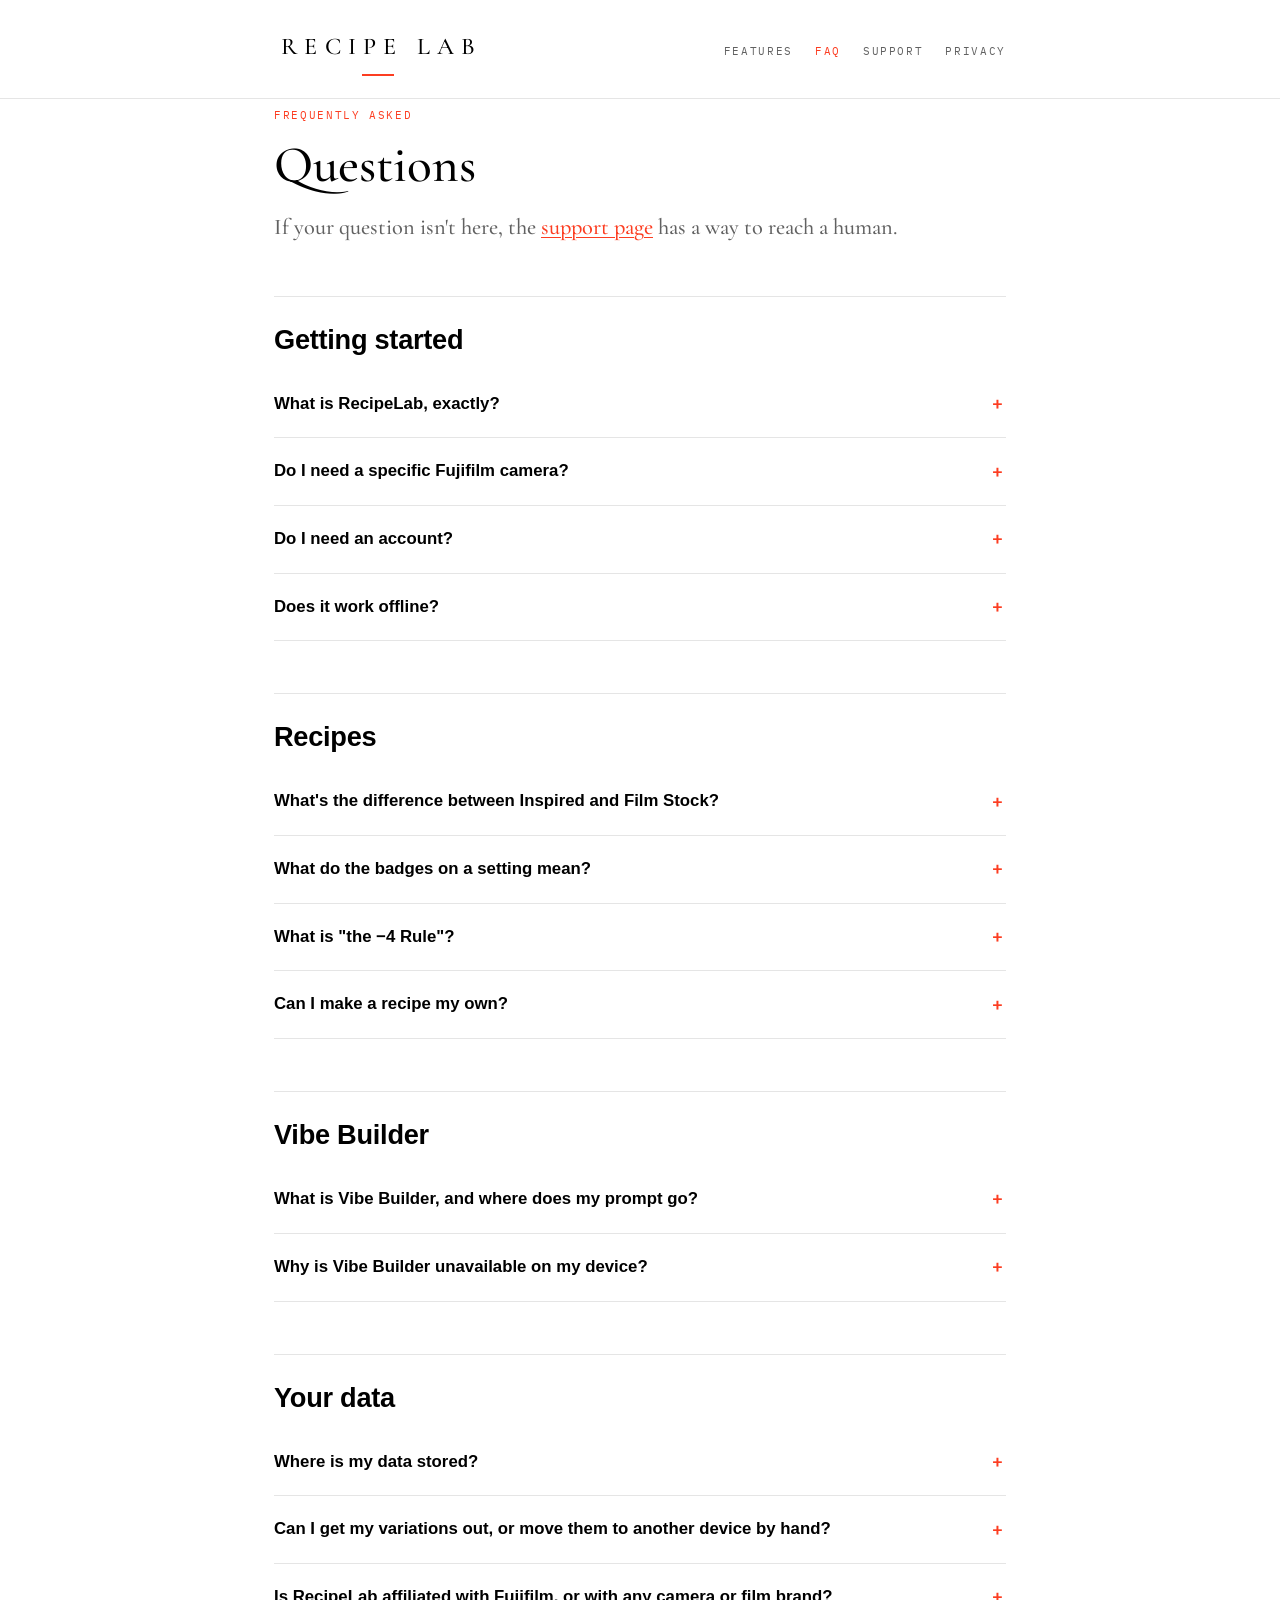
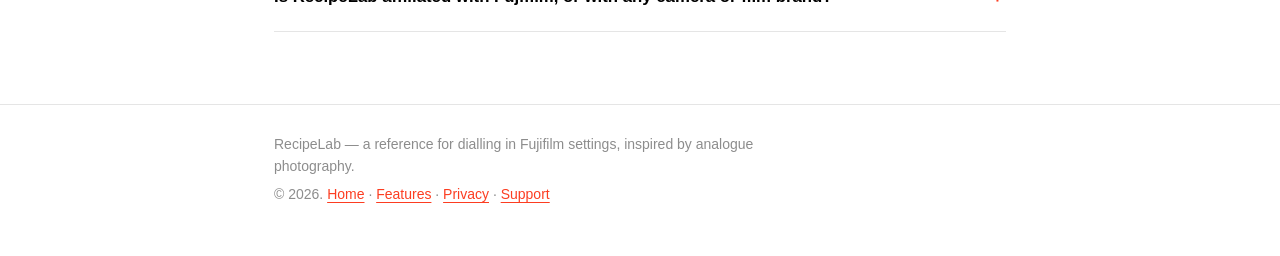
==== faq.html @ b5743ae3 "Initial site: landing, features, FAQ, privacy, support" ====
<!DOCTYPE html>
<html lang="en">
<head>
<meta charset="utf-8">
<meta name="viewport" content="width=device-width, initial-scale=1">
<title>FAQ — RecipeLab</title>
<meta name="description" content="Common questions about RecipeLab: how Smart Sort works, what Vibe Builder sends anywhere (nothing), syncing, and getting your data out.">
<meta name="color-scheme" content="dark light">
<link rel="icon" href="./assets/favicon-64.png" sizes="64x64">
<link rel="apple-touch-icon" href="./assets/apple-touch-icon.png">
<link rel="stylesheet" href="./recipelab.css">
</head>
<body>
<a class="skip-link" href="#main">Skip to content</a>

<header class="site-header">
  <div class="shell site-header__inner">
    <a class="wordmark" href="./index.html" aria-label="RecipeLab home">
      <span class="wordmark__text">RECIPE LAB</span>
      <span class="wordmark__rule"></span>
    </a>
    <nav class="site-nav" aria-label="Primary">
      <a href="./features.html">Features</a>
      <a href="./faq.html" aria-current="page">FAQ</a>
      <a href="./support.html">Support</a>
      <a href="./privacy.html">Privacy</a>
    </nav>
  </div>
</header>

<main id="main">
  <div class="shell">

    <p class="meta meta--accent">FREQUENTLY ASKED</p>
    <h1>Questions</h1>
    <p class="lede">If your question isn't here, the <a href="./support.html">support page</a> has a way to reach a human.</p>

    <h2>Getting started</h2>

    <details>
      <summary>What is RecipeLab, exactly?</summary>
      <div class="answer">
        <p>A reference app for Fujifilm's custom image-quality settings — the ones you save to a numbered slot in camera. Instead of trial and error, RecipeLab gives you 47 built-in starting points, each engineered against a real film stock or a rangefinder-inspired look, and checked against your specific camera's hardware limits.</p>
      </div>
    </details>

    <details>
      <summary>Do I need a specific Fujifilm camera?</summary>
      <div class="answer">
        <p>No, but which recipes are fully usable depends on your sensor generation — older X-Trans sensors can't do everything newer ones can (Acros, Clarity and Colour Chrome Blue are progressively newer additions). Select your camera in the app and Smart Sort reorders the library: what's fully compatible, what needs a substitution, and what genuinely can't be done on your body, with the reason stated for each.</p>
      </div>
    </details>

    <details>
      <summary>Do I need an account?</summary>
      <div class="answer">
        <p>No. There's no sign-up and no login. If you turn on iCloud Sync, it works through your own iCloud account — nothing else is needed.</p>
      </div>
    </details>

    <details>
      <summary>Does it work offline?</summary>
      <div class="answer">
        <p>Yes. The recipe library is bundled with the app, your own variations and collections are stored on the device, and Vibe Builder's generation runs entirely on-device. Only iCloud Sync needs a connection, and that's opt-in.</p>
      </div>
    </details>

    <h2>Recipes</h2>

    <details>
      <summary>What's the difference between Inspired and Film Stock?</summary>
      <div class="answer">
        <p>Inspired recipes reference a rangefinder body or shooting era — the tonal character, not a literal reproduction. Film Stock recipes are matched to the character of a specific film emulation, like Tri-X or Portra 400, using Fujifilm's own film simulations as the base.</p>
      </div>
    </details>

    <details>
      <summary>What do the badges on a setting mean?</summary>
      <div class="answer">
        <p>Tap any badge on a loaded recipe to read the reasoning behind that specific value — why the shadows are lifted, why that grain level, why that film simulation. It's not a repeat of the value; it's the "why."</p>
      </div>
    </details>

    <details>
      <summary>What is "the −4 Rule"?</summary>
      <div class="answer">
        <p>Every recipe sets Noise Reduction to −4. Fujifilm ships cameras at 0, which is far cleaner than film ever looked. Pulling it down lets the sensor's own noise read as organic grain instead of digital smoothing.</p>
      </div>
    </details>

    <details>
      <summary>Can I make a recipe my own?</summary>
      <div class="answer">
        <p>Yes — Tweak any recipe into a saved Variation. Fields your camera can't support are disabled rather than silently accepted. Variations, Collections and edit history are all yours to manage from there.</p>
      </div>
    </details>

    <h2>Vibe Builder</h2>

    <details>
      <summary>What is Vibe Builder, and where does my prompt go?</summary>
      <div class="answer">
        <p>Describe a mood — "moody street portraits at dusk" — and Vibe Builder generates a recipe for you. It runs entirely on Apple's on-device Foundation Models framework. Nothing about your prompt, your camera, or the result is sent anywhere. There is currently no cloud option at all in the app.</p>
      </div>
    </details>

    <details>
      <summary>Why is Vibe Builder unavailable on my device?</summary>
      <div class="answer">
        <p>On-device generation needs Apple Intelligence, which needs specific hardware and an explicit setting turned on. If it's unavailable, the app tells you which of those is the reason — unsupported hardware, Apple Intelligence off, or the on-device model still downloading — rather than a single unhelpful "not available."</p>
      </div>
    </details>

    <h2>Your data</h2>

    <details>
      <summary>Where is my data stored?</summary>
      <div class="answer">
        <p>On your device. If you turn on iCloud Sync, your variations, collections, notes, camera-slot assignments and history also sync to the private database of your own iCloud account — never the bundled recipe library, which stays a read-only part of the app itself. See the <a href="./privacy.html">privacy policy</a> for the full detail.</p>
      </div>
    </details>

    <details>
      <summary>Can I get my variations out, or move them to another device by hand?</summary>
      <div class="answer">
        <p>Yes — export your variations locally, in plain or passphrase-encrypted form, from Settings. You can also import a backup, or a single recipe file someone shares with you.</p>
      </div>
    </details>

    <details>
      <summary>Is RecipeLab affiliated with Fujifilm, or with any camera or film brand?</summary>
      <div class="answer">
        <p>No. RecipeLab is an independent reference app. It names real cameras and film stocks because that's what the settings are calibrated against, but it isn't affiliated with, endorsed by, or sponsored by Fujifilm or any other camera or film manufacturer mentioned in the app.</p>
      </div>
    </details>

  </div>
</main>

<footer class="site-footer">
  <div class="shell">
    <p>RecipeLab — a reference for dialling in Fujifilm settings, inspired by analogue photography.</p>
    <p>© 2026. <a href="./index.html">Home</a> · <a href="./features.html">Features</a> · <a href="./privacy.html">Privacy</a> · <a href="./support.html">Support</a></p>
  </div>
</footer>

</body>
</html>
---- recipelab.css ----
/* RecipeLab — the app's design system, for the web.
 *
 * Single accent on graphite: one saturated red carries every action and the
 * brand mark, same rule as the app (CLAUDE.md §6 / SWIFT.md §4.1). Dark is
 * the PRIMARY appearance; light is structurally identical, not a different
 * design. Tokens mirror Packages/RecipeLabDesignKit/Sources/RecipeLabDesignKit/
 * Theme.swift exactly — if that file's palette changes, change this one too.
 *
 * One typographic rule carried over deliberately: Cormorant Garamond is for
 * the wordmark and a page's own <h1> ONLY, "once per screen" (CLAUDE.md §6).
 * Unlike a site that uses its display face on every heading, h2/h3 here use
 * the system body face at weight — the same restraint the app itself applies
 * to the recipe title.
 *
 * Every path here is relative. GitHub Pages serves project sites under
 * /<repo>/, so a leading slash would 404. */

/* ---- Fonts: self-hosted, Latin subset. No external requests anywhere on
   this site — a privacy policy that phones a third party for a webfont
   contradicts itself. ---- */
@font-face {
  font-family: "Cormorant Garamond";
  src: url("./fonts/cormorant-medium.woff2") format("woff2");
  font-weight: 500;
  font-style: normal;
  font-display: swap;
}
@font-face {
  font-family: "Cormorant Garamond";
  src: url("./fonts/cormorant-semibold.woff2") format("woff2");
  font-weight: 600;
  font-style: normal;
  font-display: swap;
}
@font-face {
  font-family: "IBM Plex Mono";
  src: url("./fonts/plexmono-regular.woff2") format("woff2");
  font-weight: 400;
  font-style: normal;
  font-display: swap;
}

/* ---- Palette ----
   Light first on bare :root so a viewer with no preference still gets a
   complete palette, then dark overrides only what changes — same technique
   the app's own Theme.swift uses (adaptive(dark:light:)), just expressed as
   a media query instead of a trait-collection closure. */
:root {
  --surface: #ffffff;
  --surface-raised: #f7f7f7;
  --text: #000000;
  --text-secondary: rgba(0, 0, 0, 0.62);
  --text-quiet: rgba(0, 0, 0, 0.45);
  --accent: #fc3d21;
  --on-accent: #ffffff;
  --accent-wash: rgba(252, 61, 33, 0.1);
  --hairline: rgba(0, 0, 0, 0.1);
  --hairline-strong: rgba(0, 0, 0, 0.18);

  --radius-card: 8px;
  --radius-small: 4px;
  --radius-pill: 999px;
  --measure: 68ch;

  --display: "Cormorant Garamond", Georgia, "Times New Roman", serif;
  --body: -apple-system, BlinkMacSystemFont, "Segoe UI", Roboto, "Helvetica Neue", Arial, sans-serif;
  --mono: "IBM Plex Mono", ui-monospace, SFMono-Regular, Menlo, Consolas, monospace;
}

@media (prefers-color-scheme: dark) {
  :root {
    --surface: #0e0e0e;
    --surface-raised: #161616;
    --text: #f2f2f2;
    --text-secondary: rgba(242, 242, 242, 0.62);
    --text-quiet: rgba(242, 242, 242, 0.45);
    --hairline: rgba(42, 42, 42, 1);
    --hairline-strong: rgba(90, 90, 90, 0.7);
    --accent-wash: rgba(252, 61, 33, 0.14);
    /* --accent and --on-accent are fixed across both appearances —
       the app never re-hues the accent for dark mode, and neither does this. */
  }
}

/* ---- Reset-ish ---- */
*,
*::before,
*::after {
  box-sizing: border-box;
}

html {
  -webkit-text-size-adjust: 100%;
}

body {
  margin: 0;
  background: var(--surface);
  color: var(--text);
  font-family: var(--body);
  font-size: 17px;
  line-height: 1.6;
  -webkit-font-smoothing: antialiased;
}

img {
  max-width: 100%;
  height: auto;
}

a {
  color: var(--accent);
  text-decoration-thickness: 1px;
  text-underline-offset: 3px;
}

a:hover {
  text-decoration-thickness: 2px;
}

:focus-visible {
  outline: 2px solid var(--accent);
  outline-offset: 3px;
  border-radius: 2px;
}

.skip-link {
  position: absolute;
  left: -9999px;
  top: 0;
  background: var(--surface-raised);
  color: var(--text);
  padding: 12px 18px;
  border: 1px solid var(--hairline-strong);
  border-radius: var(--radius-small);
  z-index: 10;
}

.skip-link:focus {
  left: 16px;
  top: 16px;
}

/* ---- Layout ---- */
.shell {
  width: 100%;
  max-width: 780px;
  margin: 0 auto;
  padding: 0 24px;
}

main {
  padding: 8px 0 72px;
}

/* ---- Wordmark ----
   Built in CSS, not as an image — an external image can't reach this page's
   @font-face and would neither adapt to the current appearance nor use the
   real display face. This is the one legitimate "once per screen" use of
   Cormorant Garamond on every page, alongside the page's own <h1>. */
.wordmark {
  display: inline-block;
  text-align: center;
  text-decoration: none;
  color: inherit;
}

.wordmark__text {
  display: block;
  font-family: var(--display);
  font-weight: 500;
  font-size: 24px;
  letter-spacing: 0.3em;
  text-indent: 0.3em;
  color: var(--text);
}

.wordmark__rule {
  display: block;
  width: 32px;
  height: 2px;
  margin: 8px auto 0;
  background: var(--accent);
  border: 0;
}

/* ---- Site header / footer ---- */
.site-header {
  border-bottom: 1px solid var(--hairline);
  padding: 28px 0 22px;
}

.site-header__inner {
  display: flex;
  flex-wrap: wrap;
  gap: 18px 28px;
  align-items: center;
  justify-content: space-between;
}

.site-nav {
  display: flex;
  flex-wrap: wrap;
  gap: 22px;
}

.site-nav a {
  font-family: var(--mono);
  font-size: 11px;
  letter-spacing: 0.15em;
  text-transform: uppercase;
  color: var(--text-secondary);
  text-decoration: none;
}

.site-nav a:hover,
.site-nav a[aria-current="page"] {
  color: var(--accent);
}

.site-footer {
  border-top: 1px solid var(--hairline);
  padding: 28px 0 44px;
  color: var(--text-quiet);
  font-size: 14px;
}

.site-footer p {
  margin: 0 0 6px;
}

/* ---- Meta label — the mono small-caps signature carried over from the
   app's technicalLabel() modifier (uppercase, tracking, IBM Plex Mono). ---- */
.meta {
  font-family: var(--mono);
  font-size: 11px;
  letter-spacing: 0.15em;
  text-transform: uppercase;
  color: var(--text-quiet);
  margin: 0 0 10px;
}

.meta--accent {
  color: var(--accent);
}

/* ---- Typography ----
   h1 is the page's one Cormorant Garamond heading, matching "once per
   screen." h2/h3 deliberately use the system body face, not the display
   face — a section break signalled by a preceding .meta label and a
   hairline, the same way the app signals structure without a second
   typeface or a second accent. */
h1 {
  font-family: var(--display);
  font-weight: 500;
  color: var(--text);
  letter-spacing: 0;
  text-wrap: balance;
  font-size: clamp(2.3rem, 6vw, 3.2rem);
  line-height: 1.1;
  margin: 12px 0 18px;
}

h2 {
  font-family: var(--body);
  font-weight: 700;
  color: var(--text);
  letter-spacing: -0.01em;
  text-wrap: balance;
  font-size: clamp(1.4rem, 3.2vw, 1.7rem);
  line-height: 1.25;
  margin: 52px 0 14px;
  padding-top: 26px;
  border-top: 1px solid var(--hairline);
}

h3 {
  font-family: var(--body);
  font-weight: 600;
  color: var(--text);
  font-size: 1.15rem;
  line-height: 1.3;
  margin: 28px 0 8px;
}

p,
li {
  max-width: var(--measure);
}

p {
  margin: 0 0 18px;
}

ul,
ol {
  padding-left: 22px;
  margin: 0 0 18px;
}

li {
  margin-bottom: 9px;
}

strong {
  font-weight: 600;
}

code {
  font-family: var(--mono);
  font-size: 0.88em;
  color: var(--accent);
  word-break: break-word;
}

.lede {
  font-family: var(--display);
  font-size: clamp(1.2rem, 2.6vw, 1.4rem);
  line-height: 1.45;
  color: var(--text-secondary);
  margin-bottom: 32px;
}

/* ---- Cards ---- */
.card {
  background: var(--surface-raised);
  border: 1px solid var(--hairline);
  border-radius: var(--radius-card);
  padding: 22px 24px;
  margin: 0 0 16px;
}

.card > :last-child {
  margin-bottom: 0;
}

.card h3 {
  margin-top: 0;
}

/* ---- The single accent action ----
   One filled button per page, at most — everything else is outline or
   text. Same discipline as the app's single accent: a second filled button
   would read as two competing calls to action. */
.button-accent {
  display: inline-block;
  background: var(--accent);
  color: var(--on-accent);
  font-family: var(--mono);
  font-size: 12px;
  letter-spacing: 0.14em;
  text-transform: uppercase;
  text-decoration: none;
  padding: 14px 26px;
  border-radius: var(--radius-pill);
  border: 1px solid var(--accent);
}

.button-accent:hover {
  filter: brightness(1.08);
  text-decoration: none;
}

.button-outline {
  display: inline-block;
  background: transparent;
  color: var(--text);
  font-family: var(--mono);
  font-size: 12px;
  letter-spacing: 0.14em;
  text-transform: uppercase;
  text-decoration: none;
  padding: 13px 25px;
  border-radius: var(--radius-pill);
  border: 1px solid var(--hairline-strong);
}

.button-outline:hover {
  border-color: var(--accent);
  color: var(--accent);
  text-decoration: none;
}

.actions {
  display: flex;
  flex-wrap: wrap;
  gap: 12px;
  margin: 30px 0 8px;
}

/* ---- Landing hero ---- */
.hero {
  padding: 48px 0 8px;
}

.hero__icon {
  width: 88px;
  height: 88px;
  border-radius: 19px;
  border: 1px solid var(--hairline);
  margin-bottom: 6px;
}

.feature-grid {
  display: grid;
  grid-template-columns: repeat(auto-fit, minmax(230px, 1fr));
  gap: 16px;
  margin: 12px 0 8px;
}

.feature-grid .card {
  margin: 0;
}

.feature-grid p {
  color: var(--text-secondary);
  font-size: 15.5px;
  margin: 0;
}

/* ---- FAQ ---- */
details {
  border-bottom: 1px solid var(--hairline);
  padding: 4px 0;
}

details summary {
  cursor: pointer;
  list-style: none;
  padding: 18px 34px 18px 0;
  position: relative;
  font-family: var(--body);
  font-weight: 600;
  font-size: 1.05rem;
  line-height: 1.35;
  color: var(--text);
}

details summary::-webkit-details-marker {
  display: none;
}

details summary::after {
  content: "+";
  position: absolute;
  right: 4px;
  top: 50%;
  transform: translateY(-50%);
  font-family: var(--mono);
  font-size: 17px;
  color: var(--accent);
}

details[open] summary::after {
  content: "\2212";
}

details .answer {
  padding: 0 0 14px;
  color: var(--text-secondary);
}

details .answer > :last-child {
  margin-bottom: 0;
}

/* ---- Definition-style rows (privacy "what/where") ---- */
.rows {
  border-top: 1px solid var(--hairline);
  margin: 18px 0 26px;
}

.row {
  display: grid;
  grid-template-columns: minmax(140px, 30%) 1fr;
  gap: 8px 24px;
  padding: 15px 0;
  border-bottom: 1px solid var(--hairline);
}

.row dt {
  font-family: var(--mono);
  font-size: 11px;
  letter-spacing: 0.13em;
  text-transform: uppercase;
  color: var(--accent);
  padding-top: 3px;
}

.row dd {
  margin: 0;
  max-width: var(--measure);
  color: var(--text-secondary);
}

@media (max-width: 560px) {
  .row {
    grid-template-columns: 1fr;
    gap: 4px;
  }
}

/* ---- Callout ---- */
.callout {
  border-left: 2px solid var(--accent);
  background: var(--accent-wash);
  border-radius: 0 var(--radius-small) var(--radius-small) 0;
  padding: 16px 20px;
  margin: 0 0 22px;
}

.callout > :last-child {
  margin-bottom: 0;
}

/* ---- Print: people save privacy policies as PDFs ---- */
@media print {
  :root {
    --surface: #fff;
    --surface-raised: #fff;
    --text: #000;
    --text-secondary: #333;
    --text-quiet: #555;
    --accent: #b7300f;
    --hairline: #ccc;
  }

  body {
    font-size: 11.5pt;
  }

  .site-nav,
  .skip-link,
  .actions,
  .site-footer__print-hide {
    display: none;
  }

  a {
    color: #000;
    text-decoration: none;
  }

  main a[href^="http"]::after {
    content: " (" attr(href) ")";
    font-family: var(--mono);
    font-size: 9pt;
    color: #555;
  }

  h2 {
    break-after: avoid;
  }

  details {
    break-inside: avoid;
  }

  details .answer {
    display: block !important;
  }
}
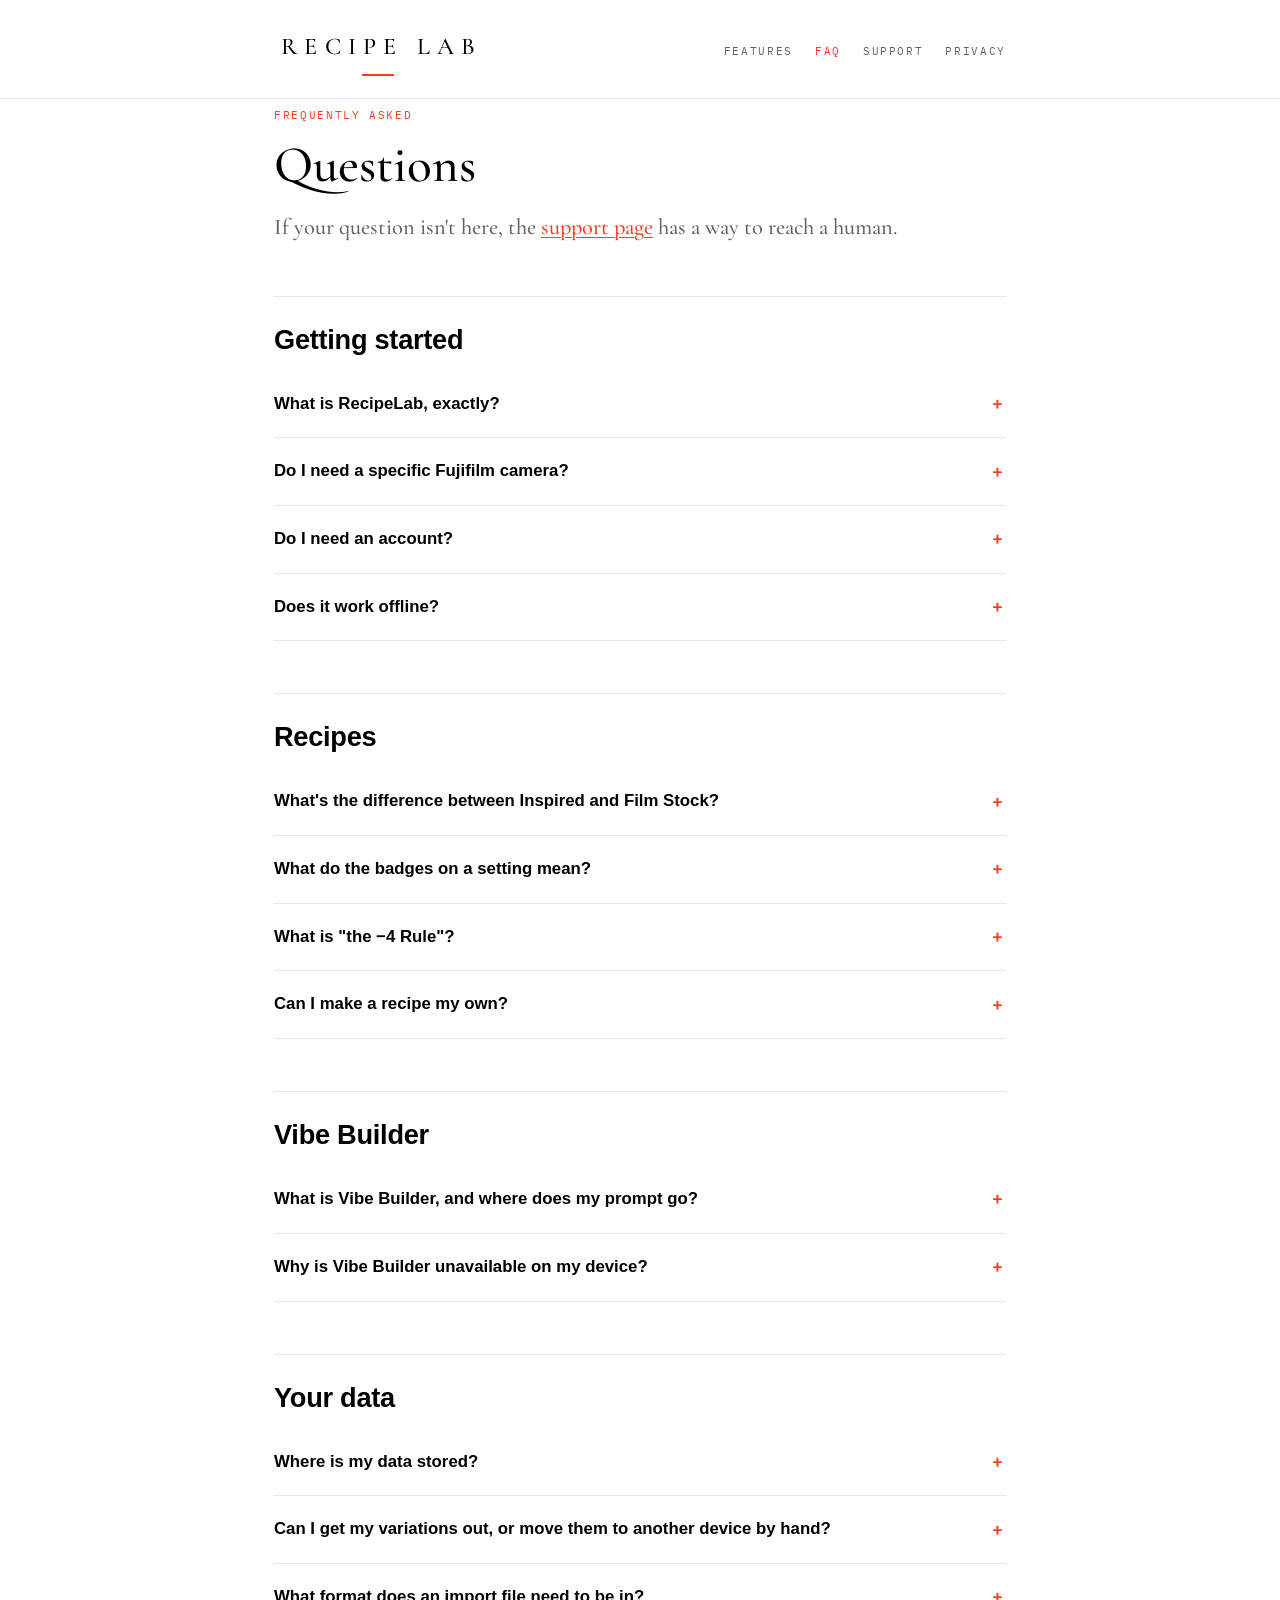
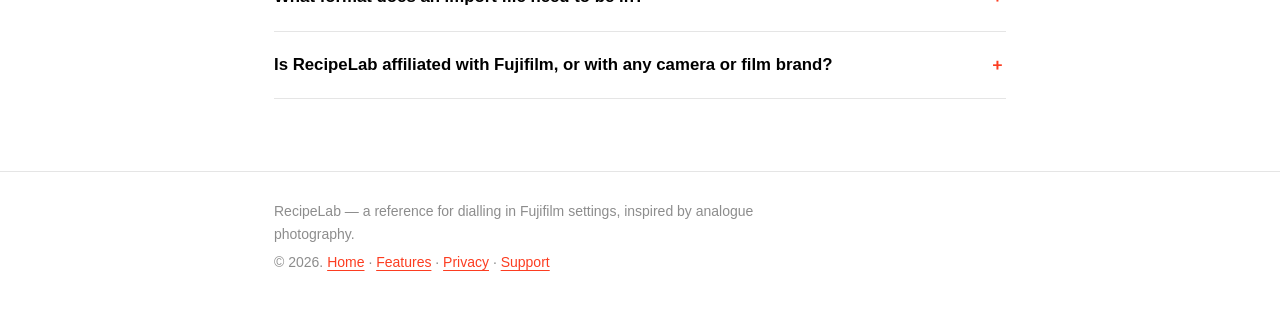
==== commit eb2deb05: "Add import-file format templates to the FAQ" ====
--- a/faq.html
+++ b/faq.html
@@ -128,6 +128,87 @@
     </details>
 
     <details>
+      <summary>What format does an import file need to be in?</summary>
+      <div class="answer">
+        <p>Plain JSON, in one of two shapes depending on which button you use. There's no way to hand-author an encrypted backup — that path only accepts a file this app produced itself — but both of the plain formats below can be written by hand if you're building your own tooling.</p>
+
+        <p><strong>"Import Variations"</strong> expects a JSON array, one or more entries:</p>
+<pre><code>[
+  {
+    "id": "var__1735689600000_a1b2",
+    "parentKey": "m10-rich",
+    "name": "My Rainy Day Look",
+    "createdAt": 1735689600000,
+    "data": {
+      "title": "My Rainy Day Look",
+      "film": "Classic Chrome",
+      "dr": "DR200",
+      "wb": "R: -1, B: +2",
+      "high": "-1",
+      "shad": "+2",
+      "color": "-1",
+      "sharp": "+1",
+      "nr": "-4",
+      "grain": "Weak",
+      "chrome_blue": "Off",
+      "tip": "A custom tweak for overcast city streets.",
+      "category": "variation",
+      "compatibility": ["x-trans-3", "x-trans-4", "x-trans-5"],
+      "tags": ["custom", "overcast"]
+    }
+  }
+]</code></pre>
+
+        <p><strong>"Import .rlr"</strong> expects a single object — the same <code>data</code> shape, wrapped differently:</p>
+<pre><code>{
+  "version": 1,
+  "exported_at": 1735689600000,
+  "id": "var__1735689600000_a1b2",
+  "name": "My Rainy Day Look",
+  "parentKey": "m10-rich",
+  "createdAt": 1735689600000,
+  "data": {
+    "title": "My Rainy Day Look",
+    "film": "Classic Chrome",
+    "dr": "DR200",
+    "wb": "R: -1, B: +2",
+    "high": "-1",
+    "shad": "+2",
+    "color": "-1",
+    "sharp": "+1",
+    "nr": "-4",
+    "grain": "Weak",
+    "chrome_blue": "Off",
+    "tip": "A custom tweak for overcast city streets.",
+    "category": "variation",
+    "compatibility": ["x-trans-3", "x-trans-4", "x-trans-5"],
+    "tags": ["custom", "overcast"]
+  }
+}</code></pre>
+
+        <p>Field notes:</p>
+        <dl class="rows">
+          <div class="row"><dt>id</dt><dd>Non-empty, ≤80 characters. The convention is <code>var__&lt;epoch-ms&gt;_&lt;4 random chars&gt;</code>, but any unique string works.</dd></div>
+          <div class="row"><dt>name</dt><dd>Non-empty, ≤80 characters — shown in the app's UI.</dd></div>
+          <div class="row"><dt>parentKey</dt><dd>Optional. The bundled recipe key this was forked from (e.g. <code>m10-rich</code>), or omit it if standalone.</dd></div>
+          <div class="row"><dt>createdAt / exported_at</dt><dd>Epoch <strong>milliseconds</strong>, not seconds and not an ISO date string.</dd></div>
+          <div class="row"><dt>dr</dt><dd><code>"DR100"</code>, <code>"DR200"</code>, or <code>"DR400"</code>.</dd></div>
+          <div class="row"><dt>high / shad / nr</dt><dd>Signed strings, <code>"-4"</code> to <code>"+4"</code>.</dd></div>
+          <div class="row"><dt>sharp</dt><dd>Signed string, <code>"-2"</code> to <code>"+4"</code> — a narrower range than the others.</dd></div>
+          <div class="row"><dt>color</dt><dd>Signed string, <code>"-4"</code> to <code>"+4"</code>, or <code>"N/A"</code> for a monochrome film.</dd></div>
+          <div class="row"><dt>wb</dt><dd><code>"R: &lt;signed&gt;, B: &lt;signed&gt;"</code>, or <code>"N/A"</code> for monochrome.</dd></div>
+          <div class="row"><dt>grain</dt><dd><code>"None"</code>, <code>"Weak"</code>, or <code>"Strong"</code>.</dd></div>
+          <div class="row"><dt>chrome_blue</dt><dd>Note the underscore — <code>"Off"</code>, <code>"Weak"</code>, or <code>"Strong"</code>.</dd></div>
+          <div class="row"><dt>compatibility</dt><dd>Array of sensor-generation ids: <code>x-trans-2</code>, <code>x-trans-3</code>, <code>x-trans-4</code>, <code>x-trans-5</code>, <code>gfx-50</code>, <code>gfx-100</code>, <code>gfx-100-ii</code>.</dd></div>
+          <div class="row"><dt>tags</dt><dd>Free-form strings, capped at 50 entries of 200 characters each.</dd></div>
+          <div class="row"><dt>title, tip, category</dt><dd>Free-form strings, capped at 200 characters each.</dd></div>
+        </dl>
+
+        <p>One asymmetry worth knowing: <code>.rlr</code> requires <code>title</code>, <code>film</code>, <code>dr</code>, <code>high</code>, <code>shad</code> and <code>nr</code> to be present in <code>data</code>, and names the specific missing field if one isn't. "Import Variations" enforces no such requirement — only <code>id</code>/<code>name</code> are checked, so a variation missing a field still imports, just blank in the app.</p>
+      </div>
+    </details>
+
+    <details>
       <summary>Is RecipeLab affiliated with Fujifilm, or with any camera or film brand?</summary>
       <div class="answer">
         <p>No. RecipeLab is an independent reference app. It names real cameras and film stocks because that's what the settings are calibrated against, but it isn't affiliated with, endorsed by, or sponsored by Fujifilm or any other camera or film manufacturer mentioned in the app.</p>
--- a/recipelab.css
+++ b/recipelab.css
@@ -464,6 +464,25 @@
   margin-bottom: 0;
 }
 
+/* ---- Code blocks (FAQ import templates) ---- */
+pre {
+  background: var(--surface-raised);
+  border: 1px solid var(--hairline);
+  border-radius: var(--radius-small);
+  padding: 16px 18px;
+  overflow-x: auto;
+  margin: 0 0 18px;
+}
+
+pre code {
+  display: block;
+  color: var(--text);
+  background: none;
+  font-size: 0.82rem;
+  line-height: 1.55;
+  white-space: pre;
+}
+
 /* ---- Definition-style rows (privacy "what/where") ---- */
 .rows {
   border-top: 1px solid var(--hairline);
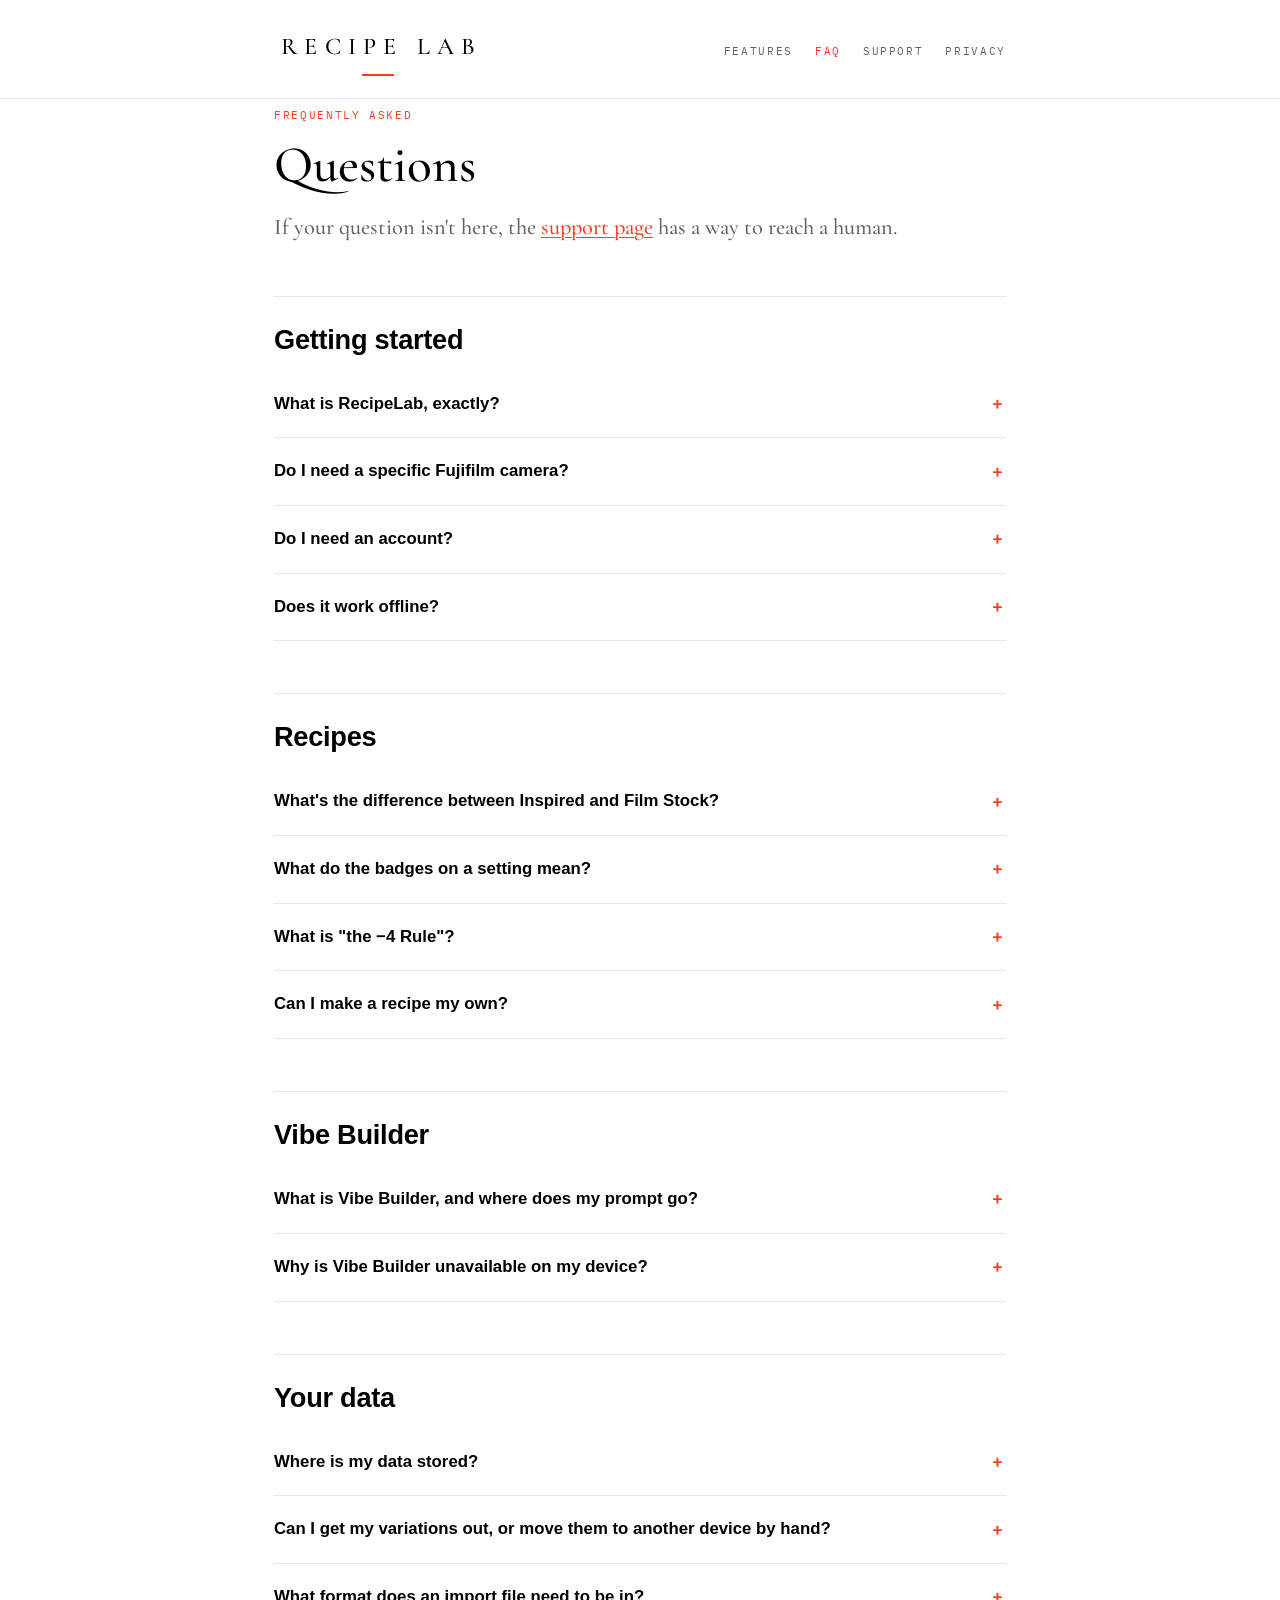
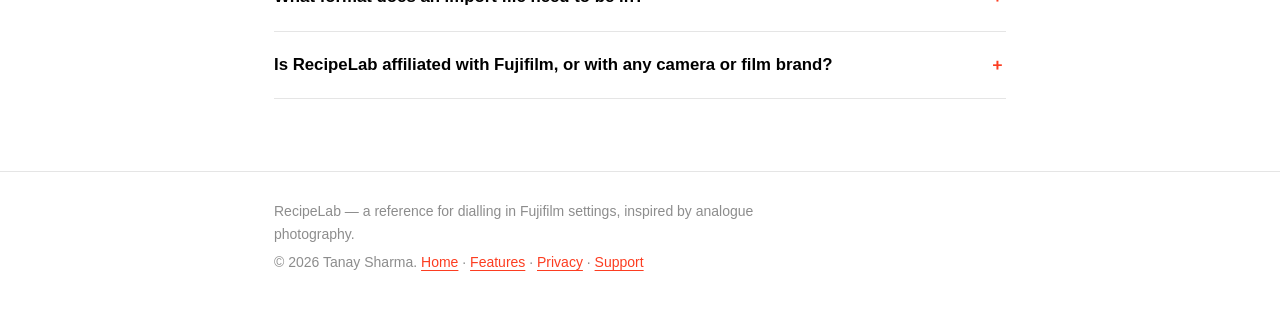
==== commit fc8efb0c: "Set the copyright line to © 2026 Tanay Sharma" ====
--- a/faq.html
+++ b/faq.html
@@ -211,7 +211,7 @@
     <details>
       <summary>Is RecipeLab affiliated with Fujifilm, or with any camera or film brand?</summary>
       <div class="answer">
-        <p>No. RecipeLab is an independent reference app. It names real cameras and film stocks because that's what the settings are calibrated against, but it isn't affiliated with, endorsed by, or sponsored by Fujifilm or any other camera or film manufacturer mentioned in the app.</p>
+        <p>No. RecipeLab names real Fujifilm sensor generations because compatibility is calibrated against them, and Film Stock recipes name real film stocks — Tri-X, Portra, Velvia and so on — because that's the look each one is matched to. It does not name any other camera brand or body: Inspired recipes describe a rangefinder era or shooting style, not a specific model. RecipeLab isn't affiliated with, endorsed by, or sponsored by Fujifilm or any film manufacturer named in the app.</p>
       </div>
     </details>
 
@@ -221,7 +221,7 @@
 <footer class="site-footer">
   <div class="shell">
     <p>RecipeLab — a reference for dialling in Fujifilm settings, inspired by analogue photography.</p>
-    <p>© 2026. <a href="./index.html">Home</a> · <a href="./features.html">Features</a> · <a href="./privacy.html">Privacy</a> · <a href="./support.html">Support</a></p>
+    <p>© 2026 Tanay Sharma. <a href="./index.html">Home</a> · <a href="./features.html">Features</a> · <a href="./privacy.html">Privacy</a> · <a href="./support.html">Support</a></p>
   </div>
 </footer>
 
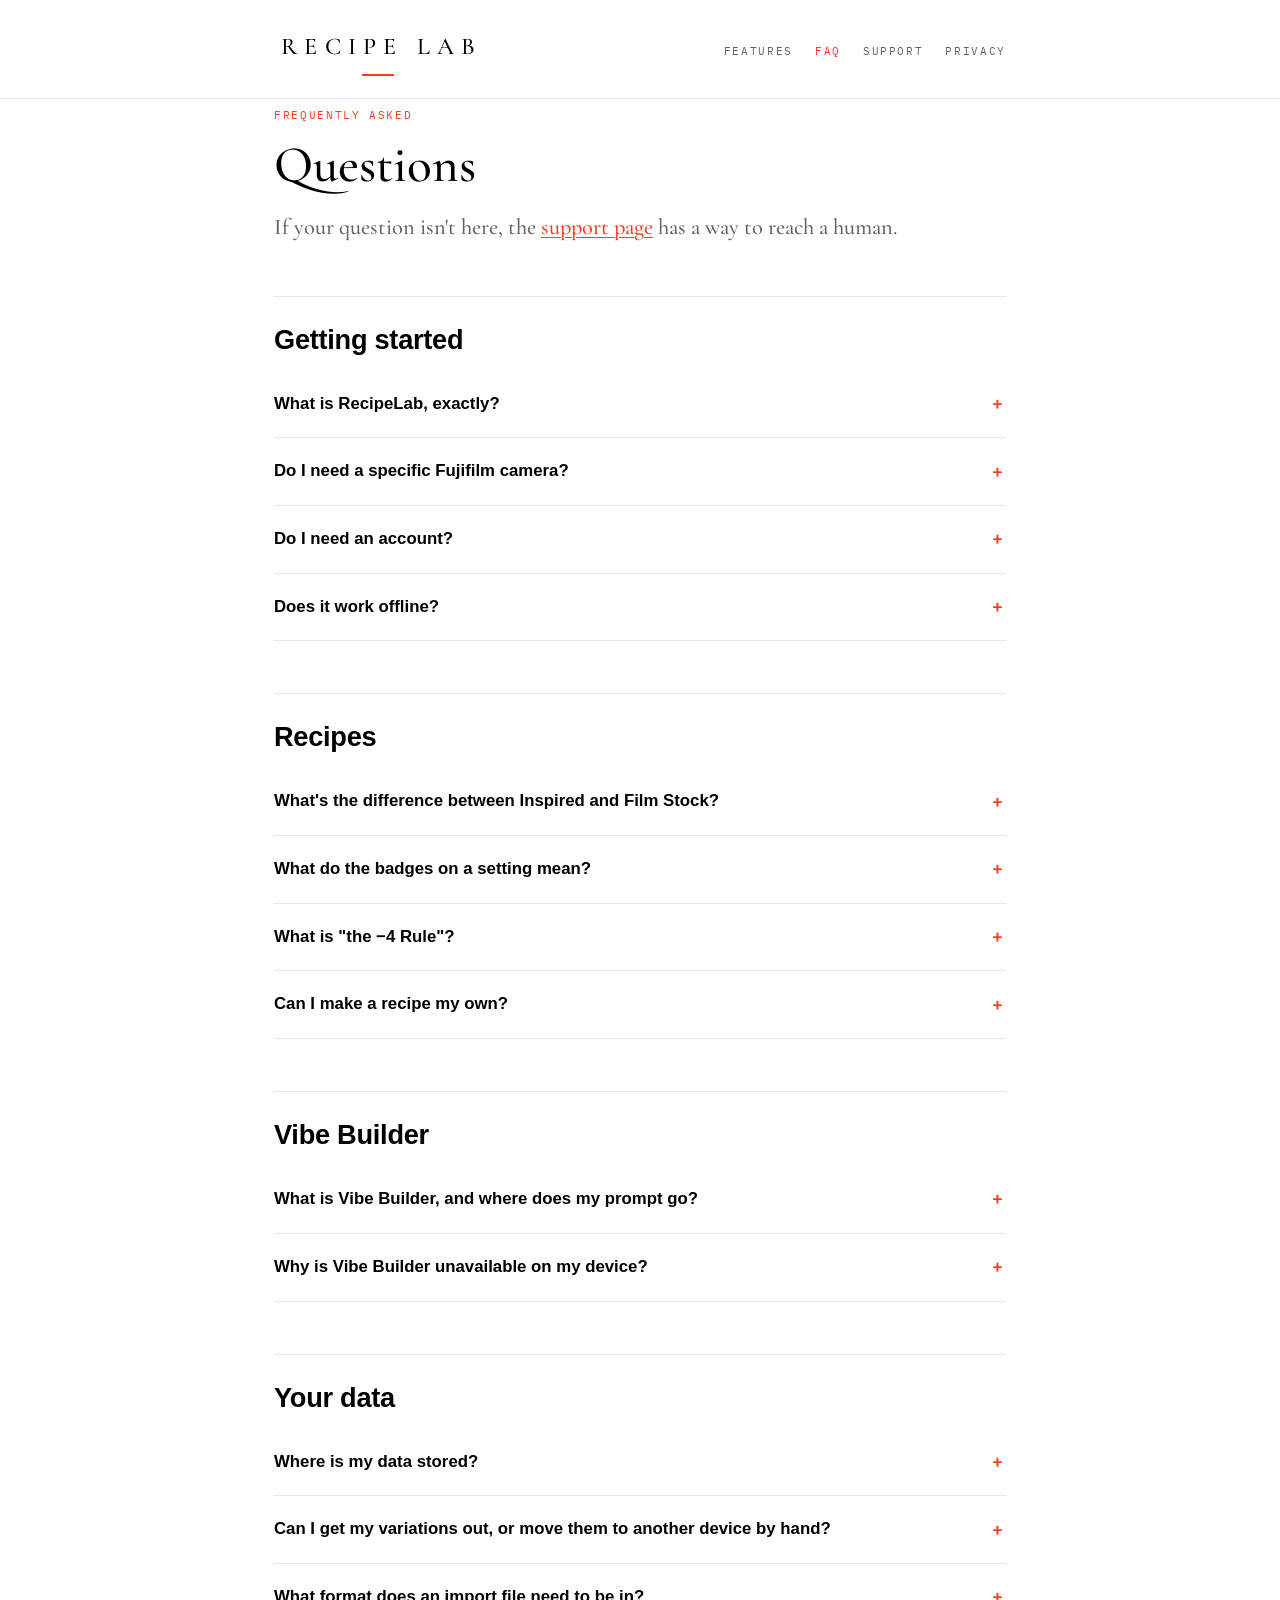
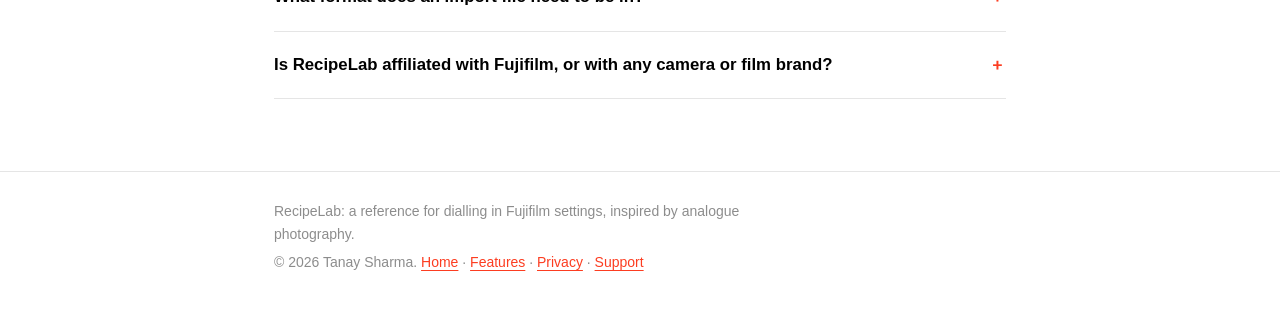
==== commit 2357d329: "Sync site from RecipeLab docs/ — 2026-08-30" ====
--- a/faq.html
+++ b/faq.html
@@ -3,7 +3,7 @@
 <head>
 <meta charset="utf-8">
 <meta name="viewport" content="width=device-width, initial-scale=1">
-<title>FAQ — RecipeLab</title>
+<title>FAQ · RecipeLab</title>
 <meta name="description" content="Common questions about RecipeLab: how Smart Sort works, what Vibe Builder sends anywhere (nothing), syncing, and getting your data out.">
 <meta name="color-scheme" content="dark light">
 <link rel="icon" href="./assets/favicon-64.png" sizes="64x64">
@@ -40,21 +40,21 @@
     <details>
       <summary>What is RecipeLab, exactly?</summary>
       <div class="answer">
-        <p>A reference app for Fujifilm's custom image-quality settings — the ones you save to a numbered slot in camera. Instead of trial and error, RecipeLab gives you 47 built-in starting points, each engineered against a real film stock or a rangefinder-inspired look, and checked against your specific camera's hardware limits.</p>
+        <p>A reference app for Fujifilm's custom image-quality settings, the ones you save to a numbered slot in camera. Instead of trial and error, RecipeLab gives you 47 built-in starting points, each engineered against a real film stock or a rangefinder-inspired look, and checked against your specific camera's hardware limits.</p>
       </div>
     </details>
 
     <details>
       <summary>Do I need a specific Fujifilm camera?</summary>
       <div class="answer">
-        <p>No, but which recipes are fully usable depends on your sensor generation — older X-Trans sensors can't do everything newer ones can (Acros, Clarity and Colour Chrome Blue are progressively newer additions). Select your camera in the app and Smart Sort reorders the library: what's fully compatible, what needs a substitution, and what genuinely can't be done on your body, with the reason stated for each.</p>
+        <p>No, but which recipes are fully usable depends on your sensor generation: older X-Trans sensors can't do everything newer ones can (Acros, Clarity and Colour Chrome Blue are progressively newer additions). Select your camera in the app and Smart Sort reorders the library: what's fully compatible, what needs a substitution, and what genuinely can't be done on your body, with the reason stated for each.</p>
       </div>
     </details>
 
     <details>
       <summary>Do I need an account?</summary>
       <div class="answer">
-        <p>No. There's no sign-up and no login. If you turn on iCloud Sync, it works through your own iCloud account — nothing else is needed.</p>
+        <p>No. There's no sign-up and no login. If you turn on iCloud Sync, it works through your own iCloud account; nothing else is needed.</p>
       </div>
     </details>
 
@@ -70,14 +70,14 @@
     <details>
       <summary>What's the difference between Inspired and Film Stock?</summary>
       <div class="answer">
-        <p>Inspired recipes reference a rangefinder body or shooting era — the tonal character, not a literal reproduction. Film Stock recipes are matched to the character of a specific film emulation, like Tri-X or Portra 400, using Fujifilm's own film simulations as the base.</p>
+        <p>Inspired recipes reference a rangefinder body or shooting era: the tonal character, not a literal reproduction. Film Stock recipes are matched to the character of a specific film emulation, like Tri-X or Portra 400, using Fujifilm's own film simulations as the base.</p>
       </div>
     </details>
 
     <details>
       <summary>What do the badges on a setting mean?</summary>
       <div class="answer">
-        <p>Tap any badge on a loaded recipe to read the reasoning behind that specific value — why the shadows are lifted, why that grain level, why that film simulation. It's not a repeat of the value; it's the "why."</p>
+        <p>Tap any badge on a loaded recipe to read the reasoning behind that specific value: why the shadows are lifted, why that grain level, why that film simulation. It's not a repeat of the value; it's the "why."</p>
       </div>
     </details>
 
@@ -91,7 +91,7 @@
     <details>
       <summary>Can I make a recipe my own?</summary>
       <div class="answer">
-        <p>Yes — Tweak any recipe into a saved Variation. Fields your camera can't support are disabled rather than silently accepted. Variations, Collections and edit history are all yours to manage from there.</p>
+        <p>Yes. Tweak any recipe into a saved Variation. Fields your camera can't support are disabled rather than silently accepted. Variations, Collections and edit history are all yours to manage from there.</p>
       </div>
     </details>
 
@@ -100,14 +100,14 @@
     <details>
       <summary>What is Vibe Builder, and where does my prompt go?</summary>
       <div class="answer">
-        <p>Describe a mood — "moody street portraits at dusk" — and Vibe Builder generates a recipe for you. It runs entirely on Apple's on-device Foundation Models framework. Nothing about your prompt, your camera, or the result is sent anywhere. There is currently no cloud option at all in the app.</p>
+        <p>Describe a mood ("moody street portraits at dusk") and Vibe Builder generates a recipe for you. It runs entirely on Apple's on-device Foundation Models framework. Nothing about your prompt, your camera, or the result is sent anywhere. There is currently no cloud option at all in the app.</p>
       </div>
     </details>
 
     <details>
       <summary>Why is Vibe Builder unavailable on my device?</summary>
       <div class="answer">
-        <p>On-device generation needs Apple Intelligence, which needs specific hardware and an explicit setting turned on. If it's unavailable, the app tells you which of those is the reason — unsupported hardware, Apple Intelligence off, or the on-device model still downloading — rather than a single unhelpful "not available."</p>
+        <p>On-device generation needs Apple Intelligence, which needs specific hardware and an explicit setting turned on. If it's unavailable, the app tells you which of those is the reason (unsupported hardware, Apple Intelligence off, or the on-device model still downloading) rather than a single unhelpful "not available."</p>
       </div>
     </details>
 
@@ -116,21 +116,21 @@
     <details>
       <summary>Where is my data stored?</summary>
       <div class="answer">
-        <p>On your device. If you turn on iCloud Sync, your variations, collections, notes, camera-slot assignments and history also sync to the private database of your own iCloud account — never the bundled recipe library, which stays a read-only part of the app itself. See the <a href="./privacy.html">privacy policy</a> for the full detail.</p>
+        <p>On your device. If you turn on iCloud Sync, your variations, collections, notes, camera-slot assignments and history also sync to the private database of your own iCloud account, but never the bundled recipe library, which stays a read-only part of the app itself. See the <a href="./privacy.html">privacy policy</a> for the full detail.</p>
       </div>
     </details>
 
     <details>
       <summary>Can I get my variations out, or move them to another device by hand?</summary>
       <div class="answer">
-        <p>Yes — export your variations locally, in plain or passphrase-encrypted form, from Settings. You can also import a backup, or a single recipe file someone shares with you.</p>
+        <p>Yes. Export your variations locally, in plain or passphrase-encrypted form, from Settings. You can also import a backup, or a single recipe file someone shares with you.</p>
       </div>
     </details>
 
     <details>
       <summary>What format does an import file need to be in?</summary>
       <div class="answer">
-        <p>Plain JSON, in one of two shapes depending on which button you use. There's no way to hand-author an encrypted backup — that path only accepts a file this app produced itself — but both of the plain formats below can be written by hand if you're building your own tooling.</p>
+        <p>Plain JSON, in one of two shapes depending on which button you use. There's no way to hand-author an encrypted backup (that path only accepts a file this app produced itself), but both of the plain formats below can be written by hand if you're building your own tooling.</p>
 
         <p><strong>"Import Variations"</strong> expects a JSON array, one or more entries:</p>
 <pre><code>[
@@ -159,7 +159,7 @@
   }
 ]</code></pre>
 
-        <p><strong>"Import .rlr"</strong> expects a single object — the same <code>data</code> shape, wrapped differently:</p>
+        <p><strong>"Import .rlr"</strong> expects a single object, the same <code>data</code> shape wrapped differently:</p>
 <pre><code>{
   "version": 1,
   "exported_at": 1735689600000,
@@ -189,29 +189,29 @@
         <p>Field notes:</p>
         <dl class="rows">
           <div class="row"><dt>id</dt><dd>Non-empty, ≤80 characters. The convention is <code>var__&lt;epoch-ms&gt;_&lt;4 random chars&gt;</code>, but any unique string works.</dd></div>
-          <div class="row"><dt>name</dt><dd>Non-empty, ≤80 characters — shown in the app's UI.</dd></div>
+          <div class="row"><dt>name</dt><dd>Non-empty, ≤80 characters, shown in the app's UI.</dd></div>
           <div class="row"><dt>parentKey</dt><dd>Optional. The bundled recipe key this was forked from (e.g. <code>m10-rich</code>), or omit it if standalone.</dd></div>
           <div class="row"><dt>createdAt / exported_at</dt><dd>Epoch <strong>milliseconds</strong>, not seconds and not an ISO date string.</dd></div>
           <div class="row"><dt>dr</dt><dd><code>"DR100"</code>, <code>"DR200"</code>, or <code>"DR400"</code>.</dd></div>
           <div class="row"><dt>high / shad / nr</dt><dd>Signed strings, <code>"-4"</code> to <code>"+4"</code>.</dd></div>
-          <div class="row"><dt>sharp</dt><dd>Signed string, <code>"-2"</code> to <code>"+4"</code> — a narrower range than the others.</dd></div>
+          <div class="row"><dt>sharp</dt><dd>Signed string, <code>"-2"</code> to <code>"+4"</code> (a narrower range than the others).</dd></div>
           <div class="row"><dt>color</dt><dd>Signed string, <code>"-4"</code> to <code>"+4"</code>, or <code>"N/A"</code> for a monochrome film.</dd></div>
           <div class="row"><dt>wb</dt><dd><code>"R: &lt;signed&gt;, B: &lt;signed&gt;"</code>, or <code>"N/A"</code> for monochrome.</dd></div>
           <div class="row"><dt>grain</dt><dd><code>"None"</code>, <code>"Weak"</code>, or <code>"Strong"</code>.</dd></div>
-          <div class="row"><dt>chrome_blue</dt><dd>Note the underscore — <code>"Off"</code>, <code>"Weak"</code>, or <code>"Strong"</code>.</dd></div>
+          <div class="row"><dt>chrome_blue</dt><dd>Note the underscore: <code>"Off"</code>, <code>"Weak"</code>, or <code>"Strong"</code>.</dd></div>
           <div class="row"><dt>compatibility</dt><dd>Array of sensor-generation ids: <code>x-trans-2</code>, <code>x-trans-3</code>, <code>x-trans-4</code>, <code>x-trans-5</code>, <code>gfx-50</code>, <code>gfx-100</code>, <code>gfx-100-ii</code>.</dd></div>
           <div class="row"><dt>tags</dt><dd>Free-form strings, capped at 50 entries of 200 characters each.</dd></div>
           <div class="row"><dt>title, tip, category</dt><dd>Free-form strings, capped at 200 characters each.</dd></div>
         </dl>
 
-        <p>One asymmetry worth knowing: <code>.rlr</code> requires <code>title</code>, <code>film</code>, <code>dr</code>, <code>high</code>, <code>shad</code> and <code>nr</code> to be present in <code>data</code>, and names the specific missing field if one isn't. "Import Variations" enforces no such requirement — only <code>id</code>/<code>name</code> are checked, so a variation missing a field still imports, just blank in the app.</p>
+        <p>One asymmetry worth knowing: <code>.rlr</code> requires <code>title</code>, <code>film</code>, <code>dr</code>, <code>high</code>, <code>shad</code> and <code>nr</code> to be present in <code>data</code>, and names the specific missing field if one isn't. "Import Variations" enforces no such requirement: only <code>id</code>/<code>name</code> are checked, so a variation missing a field still imports, just blank in the app.</p>
       </div>
     </details>
 
     <details>
       <summary>Is RecipeLab affiliated with Fujifilm, or with any camera or film brand?</summary>
       <div class="answer">
-        <p>No. RecipeLab names real Fujifilm sensor generations because compatibility is calibrated against them, and Film Stock recipes name real film stocks — Tri-X, Portra, Velvia and so on — because that's the look each one is matched to. It does not name any other camera brand or body: Inspired recipes describe a rangefinder era or shooting style, not a specific model. RecipeLab isn't affiliated with, endorsed by, or sponsored by Fujifilm or any film manufacturer named in the app.</p>
+        <p>No. RecipeLab names real Fujifilm sensor generations because compatibility is calibrated against them, and Film Stock recipes name real film stocks (Tri-X, Portra, Velvia and so on) because that's the look each one is matched to. It does not name any other camera brand or body: Inspired recipes describe a rangefinder era or shooting style, not a specific model. RecipeLab isn't affiliated with, endorsed by, or sponsored by Fujifilm or any film manufacturer named in the app.</p>
       </div>
     </details>
 
@@ -220,7 +220,7 @@
 
 <footer class="site-footer">
   <div class="shell">
-    <p>RecipeLab — a reference for dialling in Fujifilm settings, inspired by analogue photography.</p>
+    <p>RecipeLab: a reference for dialling in Fujifilm settings, inspired by analogue photography.</p>
     <p>© 2026 Tanay Sharma. <a href="./index.html">Home</a> · <a href="./features.html">Features</a> · <a href="./privacy.html">Privacy</a> · <a href="./support.html">Support</a></p>
   </div>
 </footer>
